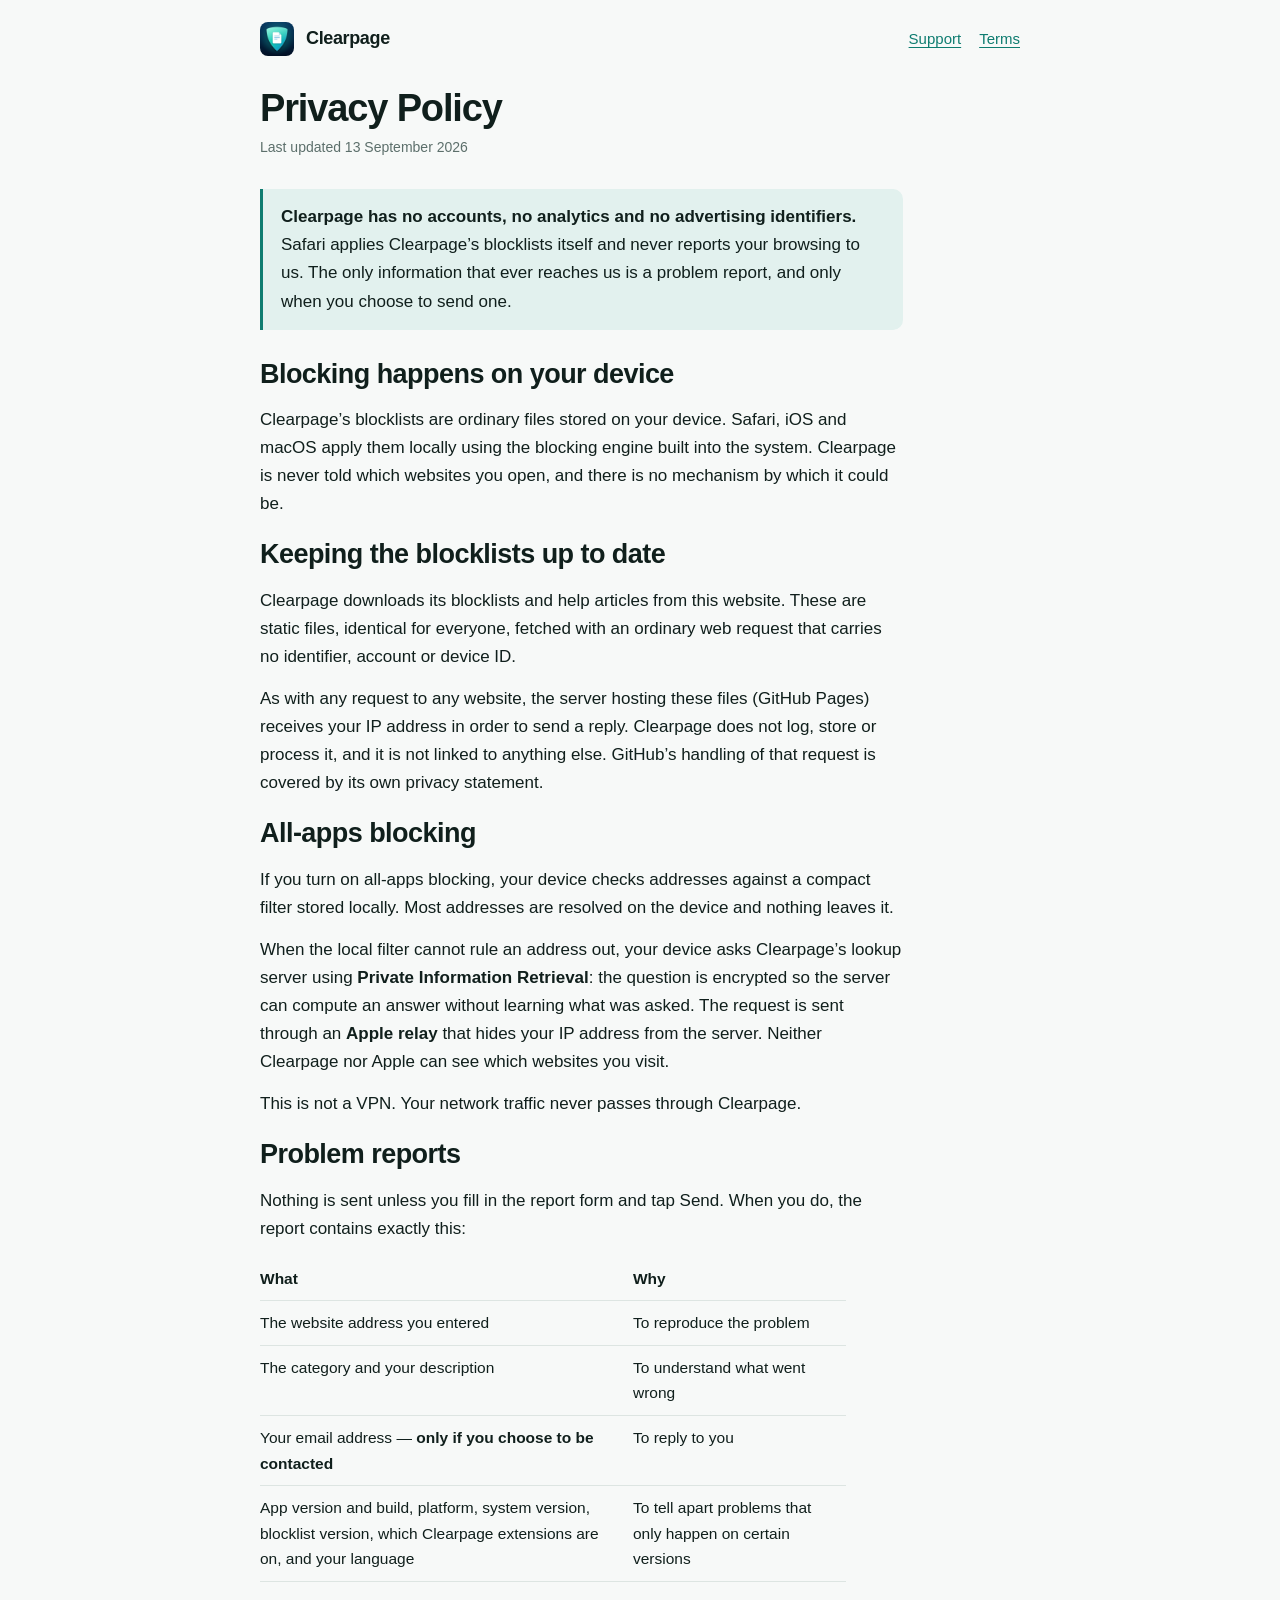
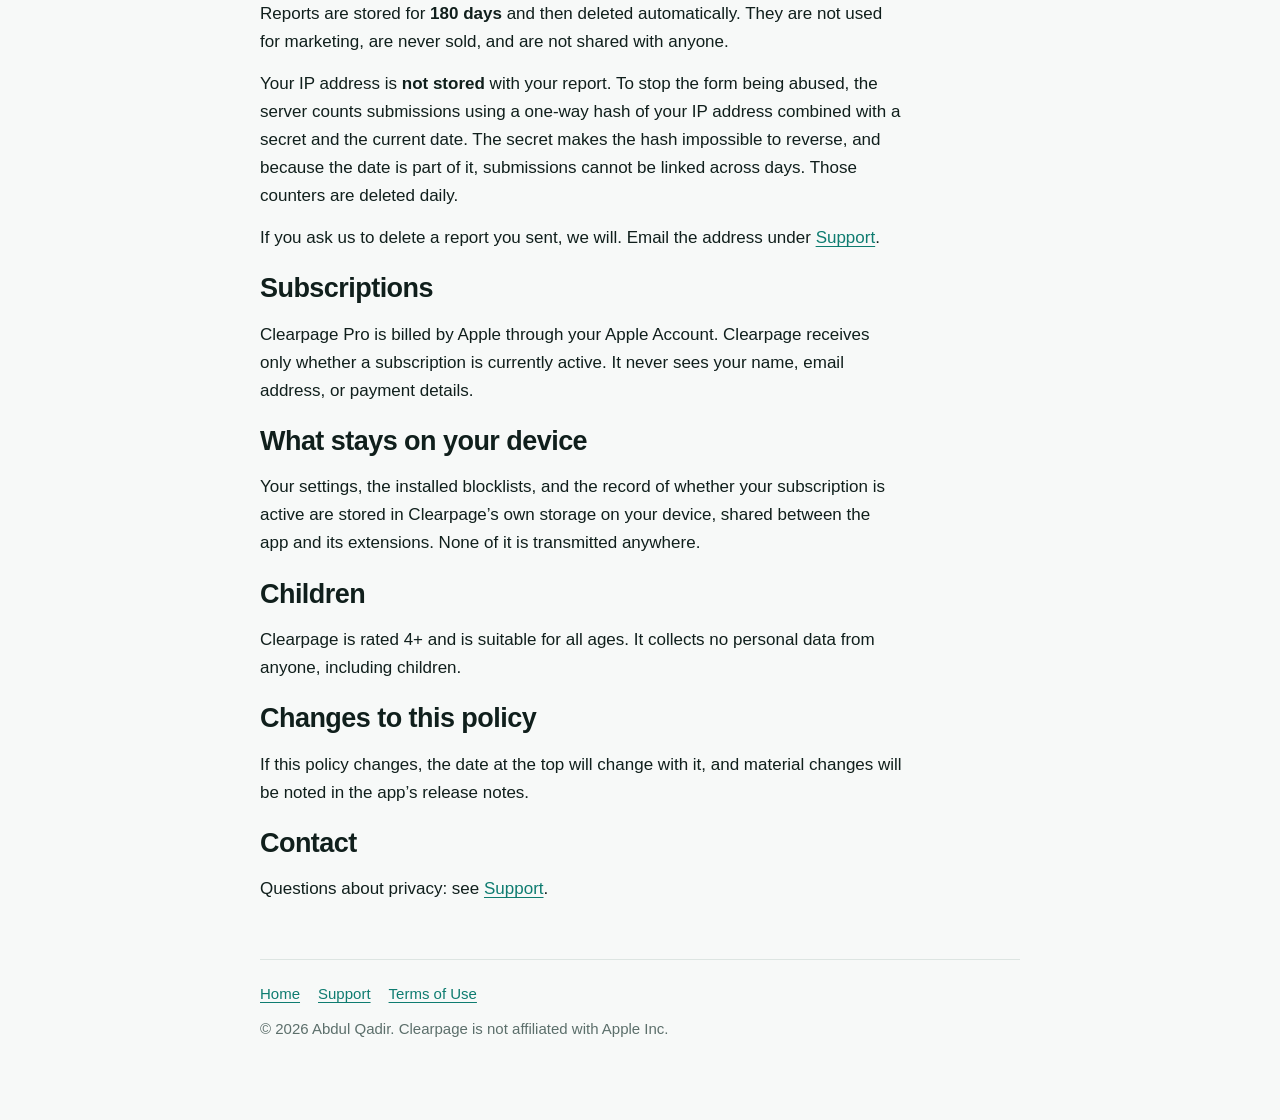
==== privacy.html @ c193ba33 "Clearpage website: landing page, privacy policy, terms and support" ====
<!DOCTYPE html>
<html lang="en">
<head>
<meta charset="utf-8">
<meta name="viewport" content="width=device-width, initial-scale=1">
<title>Privacy Policy — Clearpage</title>
<meta name="description" content="Clearpage collects no personal data. What leaves your device, what doesn't, and why.">
<link rel="icon" href="icon.png">
<link rel="stylesheet" href="style.css">
</head>
<body>
<div class="wrap">

  <header class="top">
    <img src="icon.png" alt="">
    <a class="name" href="./">Clearpage</a>
    <nav>
      <a href="support.html">Support</a>
      <a href="terms.html">Terms</a>
    </nav>
  </header>

  <main class="legal">
    <h1>Privacy Policy</h1>
    <p class="updated">Last updated 13 September 2026</p>

    <div class="callout">
      <p><strong>Clearpage has no accounts, no analytics and no advertising identifiers.</strong> Safari applies Clearpage’s blocklists itself and never reports your browsing to us. The only information that ever reaches us is a problem report, and only when you choose to send one.</p>
    </div>

    <h2>Blocking happens on your device</h2>
    <p>Clearpage’s blocklists are ordinary files stored on your device. Safari, iOS and macOS apply them locally using the blocking engine built into the system. Clearpage is never told which websites you open, and there is no mechanism by which it could be.</p>

    <h2>Keeping the blocklists up to date</h2>
    <p>Clearpage downloads its blocklists and help articles from this website. These are static files, identical for everyone, fetched with an ordinary web request that carries no identifier, account or device ID.</p>
    <p>As with any request to any website, the server hosting these files (GitHub Pages) receives your IP address in order to send a reply. Clearpage does not log, store or process it, and it is not linked to anything else. GitHub’s handling of that request is covered by its own privacy statement.</p>

    <h2>All-apps blocking</h2>
    <p>If you turn on all-apps blocking, your device checks addresses against a compact filter stored locally. Most addresses are resolved on the device and nothing leaves it.</p>
    <p>When the local filter cannot rule an address out, your device asks Clearpage’s lookup server using <strong>Private Information Retrieval</strong>: the question is encrypted so the server can compute an answer without learning what was asked. The request is sent through an <strong>Apple relay</strong> that hides your IP address from the server. Neither Clearpage nor Apple can see which websites you visit.</p>
    <p>This is not a VPN. Your network traffic never passes through Clearpage.</p>

    <h2>Problem reports</h2>
    <p>Nothing is sent unless you fill in the report form and tap Send. When you do, the report contains exactly this:</p>
    <div class="scroller">
      <table>
        <tr><th>What</th><th>Why</th></tr>
        <tr><td>The website address you entered</td><td>To reproduce the problem</td></tr>
        <tr><td>The category and your description</td><td>To understand what went wrong</td></tr>
        <tr><td>Your email address — <strong>only if you choose to be contacted</strong></td><td>To reply to you</td></tr>
        <tr><td>App version and build, platform, system version, blocklist version, which Clearpage extensions are on, and your language</td><td>To tell apart problems that only happen on certain versions</td></tr>
      </table>
    </div>
    <p>Reports are stored for <strong>180 days</strong> and then deleted automatically. They are not used for marketing, are never sold, and are not shared with anyone.</p>
    <p>Your IP address is <strong>not stored</strong> with your report. To stop the form being abused, the server counts submissions using a one-way hash of your IP address combined with a secret and the current date. The secret makes the hash impossible to reverse, and because the date is part of it, submissions cannot be linked across days. Those counters are deleted daily.</p>
    <p>If you ask us to delete a report you sent, we will. Email the address under <a href="support.html">Support</a>.</p>

    <h2>Subscriptions</h2>
    <p>Clearpage Pro is billed by Apple through your Apple Account. Clearpage receives only whether a subscription is currently active. It never sees your name, email address, or payment details.</p>

    <h2>What stays on your device</h2>
    <p>Your settings, the installed blocklists, and the record of whether your subscription is active are stored in Clearpage’s own storage on your device, shared between the app and its extensions. None of it is transmitted anywhere.</p>

    <h2>Children</h2>
    <p>Clearpage is rated 4+ and is suitable for all ages. It collects no personal data from anyone, including children.</p>

    <h2>Changes to this policy</h2>
    <p>If this policy changes, the date at the top will change with it, and material changes will be noted in the app’s release notes.</p>

    <h2>Contact</h2>
    <p>Questions about privacy: see <a href="support.html">Support</a>.</p>
  </main>

  <footer>
    <nav>
      <a href="./">Home</a>
      <a href="support.html">Support</a>
      <a href="terms.html">Terms of Use</a>
    </nav>
    <p>© 2026 Abdul Qadir. Clearpage is not affiliated with Apple Inc.</p>
  </footer>

</div>
</body>
</html>
---- style.css ----
/* Clearpage website. Shared by the landing page, privacy policy, terms and support pages.
   Colours match the app's AccentColor asset: #0E7C70 light, #2BC4B1 dark. */

:root {
  color-scheme: light dark;

  --ground: #f7f9f8;
  --surface: #ffffff;
  --ink: #101f1c;
  --muted: #5c6f6b;
  --line: #dde5e2;
  --accent: #0e7c70;
  --accent-soft: #e2f1ee;
  --radius: 14px;
  --measure: 68ch;
}

@media (prefers-color-scheme: dark) {
  :root {
    --ground: #0b1312;
    --surface: #131e1c;
    --ink: #e7efed;
    --muted: #93a8a3;
    --line: #24322f;
    --accent: #2bc4b1;
    --accent-soft: #112a26;
  }
}

* { box-sizing: border-box; }

html { -webkit-text-size-adjust: 100%; }

body {
  margin: 0;
  padding-inline: 20px;
  padding-block: 0 64px;
  background: var(--ground);
  color: var(--ink);
  font: 17px/1.65 -apple-system, BlinkMacSystemFont, "Segoe UI", Roboto, Helvetica, Arial, sans-serif;
  -webkit-font-smoothing: antialiased;
}

.wrap { max-width: 760px; margin: 0 auto; }
.narrow { max-width: var(--measure); }

a { color: var(--accent); text-underline-offset: 3px; }
a:hover { text-decoration-thickness: 2px; }
:focus-visible { outline: 2px solid var(--accent); outline-offset: 3px; border-radius: 4px; }

/* ---------- masthead ---------- */
.top {
  display: flex;
  align-items: center;
  gap: 12px;
  padding-block: 22px;
  flex-wrap: wrap;
}
.top img { width: 34px; height: 34px; border-radius: 8px; }
.top .name {
  font-weight: 700;
  font-size: 18px;
  letter-spacing: -0.02em;
  color: var(--ink);
  text-decoration: none;
  margin-right: auto;
}
.top nav { display: flex; gap: 18px; font-size: 15px; }

/* ---------- hero ---------- */
.hero { padding-block: 36px 44px; border-bottom: 1px solid var(--line); }
.hero img.icon {
  width: 88px;
  height: 88px;
  border-radius: 20px;
  margin-bottom: 22px;
  box-shadow: 0 10px 30px -14px rgba(14, 124, 112, 0.55);
}
h1 {
  font-size: clamp(32px, 6vw, 46px);
  line-height: 1.06;
  letter-spacing: -0.03em;
  margin: 0 0 14px;
  text-wrap: balance;
}
.tagline {
  font-size: clamp(18px, 2.6vw, 21px);
  color: var(--muted);
  margin: 0 0 26px;
  max-width: 52ch;
}
.cta {
  display: inline-block;
  background: var(--accent);
  color: #fff;
  font-weight: 600;
  padding: 13px 26px;
  border-radius: 999px;
  text-decoration: none;
}
@media (prefers-color-scheme: dark) { .cta { color: #06211d; } }
.cta-note { font-size: 15px; color: var(--muted); margin-top: 14px; }

/* ---------- sections ---------- */
section { padding-block: 40px 0; }
h2 {
  font-size: clamp(22px, 3.4vw, 27px);
  letter-spacing: -0.02em;
  margin: 0 0 10px;
  text-wrap: balance;
}
h3 { font-size: 19px; letter-spacing: -0.01em; margin: 28px 0 6px; }
p { margin: 0 0 14px; max-width: var(--measure); }
ul, ol { max-width: var(--measure); padding-left: 22px; }
li { margin-bottom: 7px; }

/* ---------- plan cards ---------- */
.plans { display: grid; gap: 16px; margin-top: 22px; }
@media (min-width: 620px) { .plans { grid-template-columns: 1fr 1fr; } }
.plan {
  background: var(--surface);
  border: 1px solid var(--line);
  border-radius: var(--radius);
  padding: 20px 22px;
}
.plan.pro { border-color: var(--accent); }
.plan h3 { margin: 0 0 2px; font-size: 18px; }
.plan .price { font-size: 15px; color: var(--muted); margin: 0 0 12px; }
.plan ul { margin: 0; padding-left: 20px; font-size: 15.5px; }

/* ---------- legal pages ---------- */
.legal { padding-block: 10px 0; }
.legal h1 { font-size: clamp(28px, 5vw, 38px); margin-bottom: 8px; }
.updated {
  font-size: 14px;
  color: var(--muted);
  margin: 0 0 30px;
}
.callout {
  background: var(--accent-soft);
  border-left: 3px solid var(--accent);
  border-radius: 0 10px 10px 0;
  padding: 14px 18px;
  margin: 0 0 22px;
  max-width: var(--measure);
}
.callout p:last-child { margin-bottom: 0; }

table {
  border-collapse: collapse;
  width: 100%;
  max-width: var(--measure);
  font-size: 15.5px;
  margin-bottom: 18px;
}
th, td {
  text-align: left;
  padding: 9px 14px 9px 0;
  border-bottom: 1px solid var(--line);
  vertical-align: top;
}
th { font-weight: 600; }
.scroller { overflow-x: auto; }

/* ---------- footer ---------- */
footer {
  margin-top: 56px;
  padding-top: 22px;
  border-top: 1px solid var(--line);
  font-size: 15px;
  color: var(--muted);
}
footer nav { display: flex; flex-wrap: wrap; gap: 18px; margin-bottom: 10px; }
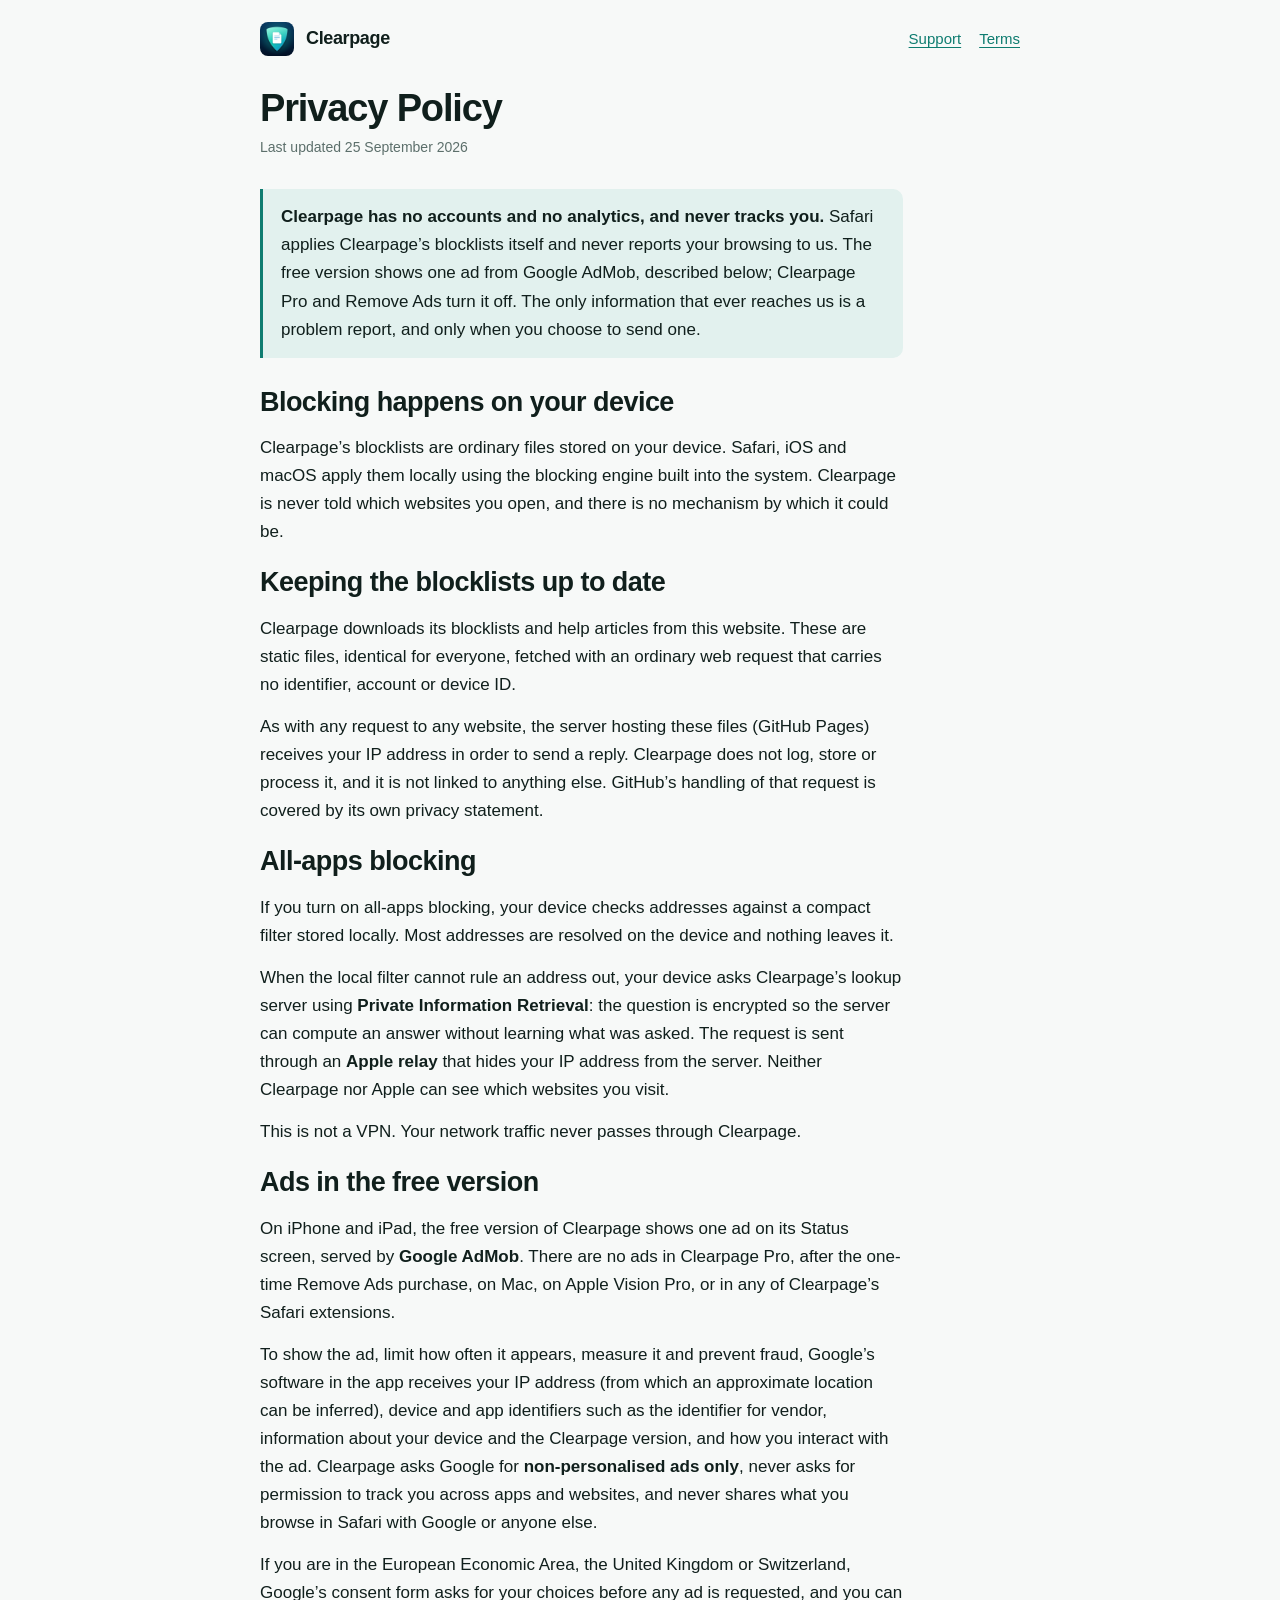
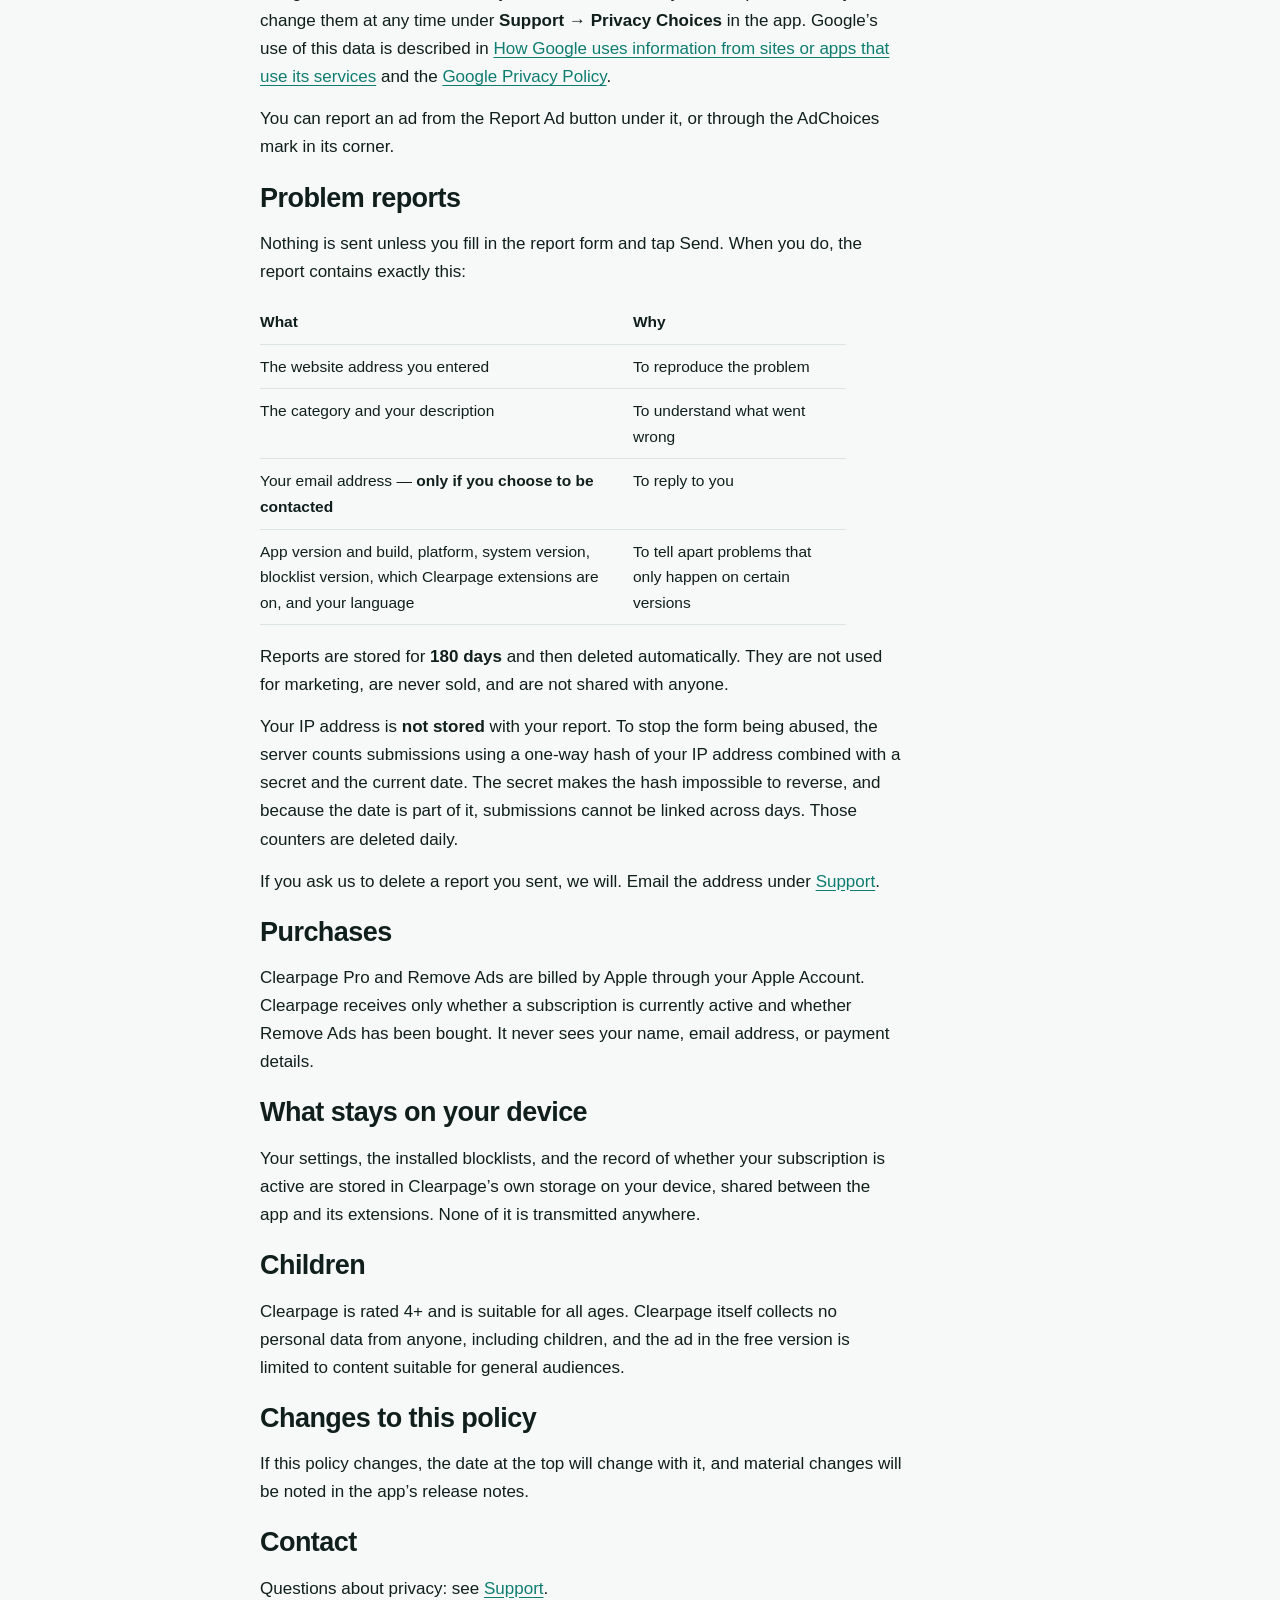
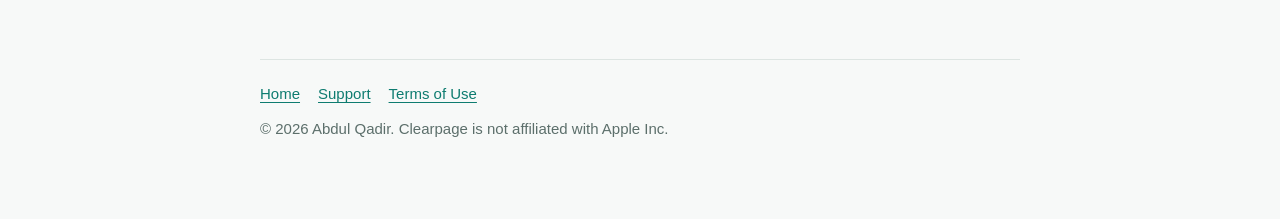
==== commit db52a568: "Privacy policy: describe AdMob ads in the free version and Remove Ads" ====
--- a/privacy.html
+++ b/privacy.html
@@ -22,10 +22,10 @@
 
   <main class="legal">
     <h1>Privacy Policy</h1>
-    <p class="updated">Last updated 13 September 2026</p>
+    <p class="updated">Last updated 25 September 2026</p>
 
     <div class="callout">
-      <p><strong>Clearpage has no accounts, no analytics and no advertising identifiers.</strong> Safari applies Clearpage’s blocklists itself and never reports your browsing to us. The only information that ever reaches us is a problem report, and only when you choose to send one.</p>
+      <p><strong>Clearpage has no accounts and no analytics, and never tracks you.</strong> Safari applies Clearpage’s blocklists itself and never reports your browsing to us. The free version shows one ad from Google AdMob, described below; Clearpage Pro and Remove Ads turn it off. The only information that ever reaches us is a problem report, and only when you choose to send one.</p>
     </div>
 
     <h2>Blocking happens on your device</h2>
@@ -39,6 +39,12 @@
     <p>If you turn on all-apps blocking, your device checks addresses against a compact filter stored locally. Most addresses are resolved on the device and nothing leaves it.</p>
     <p>When the local filter cannot rule an address out, your device asks Clearpage’s lookup server using <strong>Private Information Retrieval</strong>: the question is encrypted so the server can compute an answer without learning what was asked. The request is sent through an <strong>Apple relay</strong> that hides your IP address from the server. Neither Clearpage nor Apple can see which websites you visit.</p>
     <p>This is not a VPN. Your network traffic never passes through Clearpage.</p>
+
+    <h2>Ads in the free version</h2>
+    <p>On iPhone and iPad, the free version of Clearpage shows one ad on its Status screen, served by <strong>Google AdMob</strong>. There are no ads in Clearpage Pro, after the one-time Remove Ads purchase, on Mac, on Apple Vision Pro, or in any of Clearpage’s Safari extensions.</p>
+    <p>To show the ad, limit how often it appears, measure it and prevent fraud, Google’s software in the app receives your IP address (from which an approximate location can be inferred), device and app identifiers such as the identifier for vendor, information about your device and the Clearpage version, and how you interact with the ad. Clearpage asks Google for <strong>non-personalised ads only</strong>, never asks for permission to track you across apps and websites, and never shares what you browse in Safari with Google or anyone else.</p>
+    <p>If you are in the European Economic Area, the United Kingdom or Switzerland, Google’s consent form asks for your choices before any ad is requested, and you can change them at any time under <strong>Support → Privacy Choices</strong> in the app. Google’s use of this data is described in <a href="https://policies.google.com/technologies/partner-sites">How Google uses information from sites or apps that use its services</a> and the <a href="https://policies.google.com/privacy">Google Privacy Policy</a>.</p>
+    <p>You can report an ad from the Report Ad button under it, or through the AdChoices mark in its corner.</p>
 
     <h2>Problem reports</h2>
     <p>Nothing is sent unless you fill in the report form and tap Send. When you do, the report contains exactly this:</p>
@@ -55,14 +61,14 @@
     <p>Your IP address is <strong>not stored</strong> with your report. To stop the form being abused, the server counts submissions using a one-way hash of your IP address combined with a secret and the current date. The secret makes the hash impossible to reverse, and because the date is part of it, submissions cannot be linked across days. Those counters are deleted daily.</p>
     <p>If you ask us to delete a report you sent, we will. Email the address under <a href="support.html">Support</a>.</p>
 
-    <h2>Subscriptions</h2>
-    <p>Clearpage Pro is billed by Apple through your Apple Account. Clearpage receives only whether a subscription is currently active. It never sees your name, email address, or payment details.</p>
+    <h2>Purchases</h2>
+    <p>Clearpage Pro and Remove Ads are billed by Apple through your Apple Account. Clearpage receives only whether a subscription is currently active and whether Remove Ads has been bought. It never sees your name, email address, or payment details.</p>
 
     <h2>What stays on your device</h2>
     <p>Your settings, the installed blocklists, and the record of whether your subscription is active are stored in Clearpage’s own storage on your device, shared between the app and its extensions. None of it is transmitted anywhere.</p>
 
     <h2>Children</h2>
-    <p>Clearpage is rated 4+ and is suitable for all ages. It collects no personal data from anyone, including children.</p>
+    <p>Clearpage is rated 4+ and is suitable for all ages. Clearpage itself collects no personal data from anyone, including children, and the ad in the free version is limited to content suitable for general audiences.</p>
 
     <h2>Changes to this policy</h2>
     <p>If this policy changes, the date at the top will change with it, and material changes will be noted in the app’s release notes.</p>
